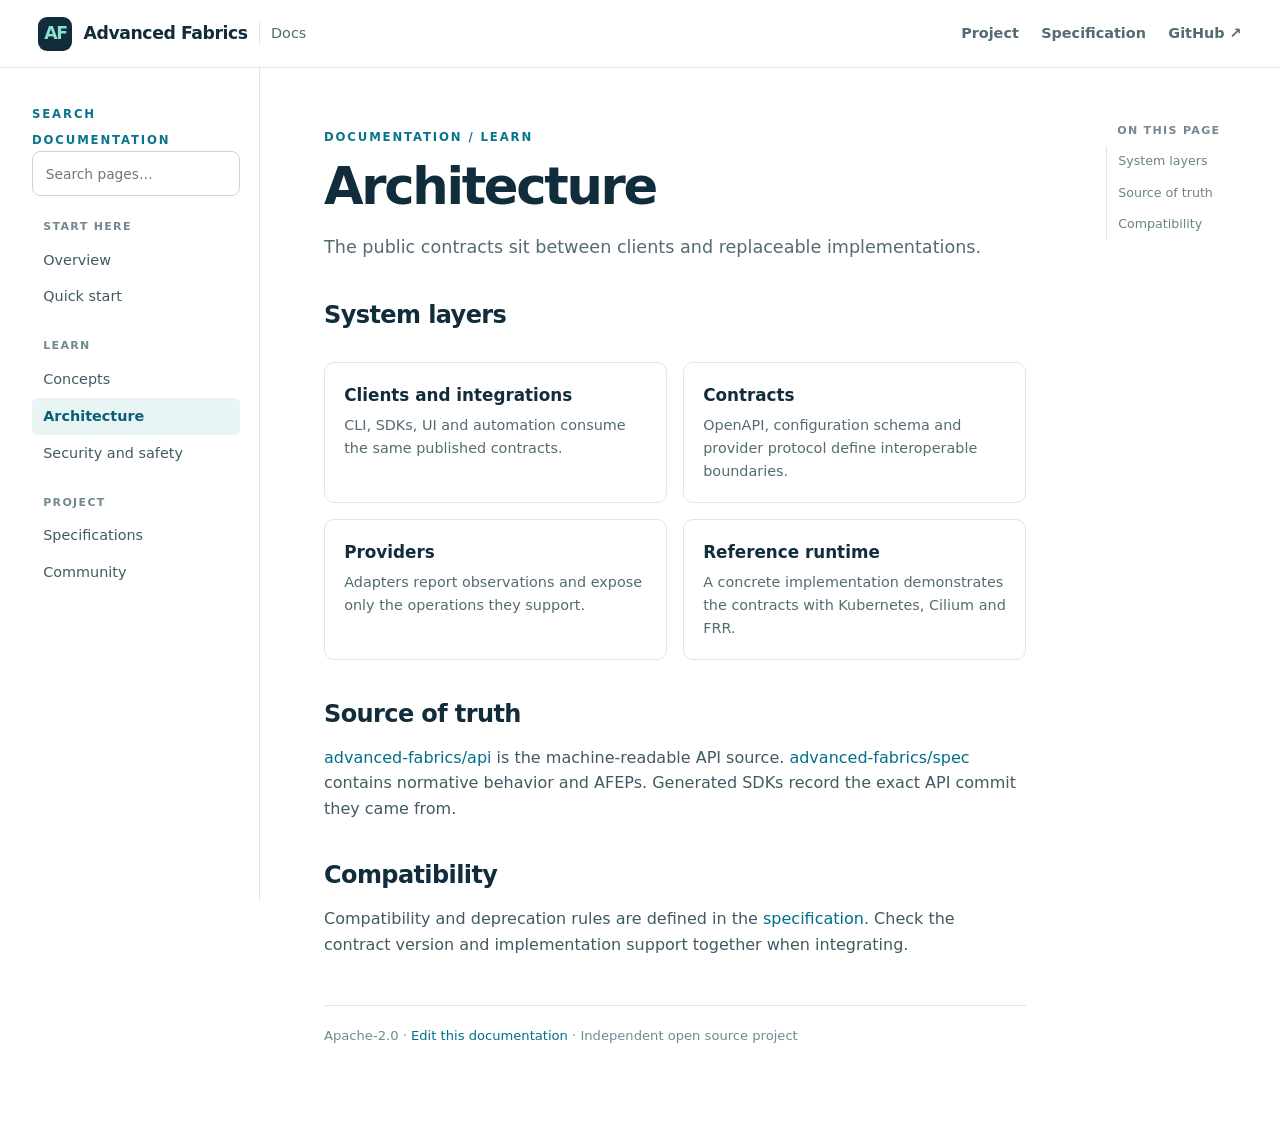
==== architecture/index.html @ 69b3a1c5 "docs: build AdvFab documentation wiki" ====
<!doctype html><html lang="en"><head><meta charset="utf-8"><meta name="viewport" content="width=device-width,initial-scale=1"><meta name="description" content="Contracts and implementations"><link rel="canonical" href="https://docs.advfab.org/architecture/"><title>Architecture | Advanced Fabrics Docs</title><link rel="stylesheet" href="/styles.css"><script src="/site.js" defer></script></head><body><a class="skip" href="#main">Skip to content</a><header class="topbar"><a class="brand" href="/"><span class="brand-mark" aria-hidden="true">AF</span><span>Advanced Fabrics</span><small>Docs</small></a><nav class="topnav" aria-label="Global"><a href="https://advfab.org">Project</a><a href="https://spec.advfab.org">Specification</a><a href="https://github.com/advanced-fabrics">GitHub ↗</a></nav><button class="mobile-menu" id="menu-toggle" aria-controls="sidebar" aria-expanded="false">Menu</button></header><div class="layout"><aside class="sidebar" id="sidebar" aria-label="Documentation"><label for="site-search" class="eyebrow">Search documentation</label><input id="site-search" class="search" type="search" placeholder="Search pages…" autocomplete="off"><div id="search-results" class="search-results" aria-live="polite"></div><h2>Start here</h2><a href="/" class="">Overview</a><a href="/quick-start/" class="">Quick start</a><h2>Learn</h2><a href="/concepts/" class="">Concepts</a><a href="/architecture/" class="active" aria-current="page">Architecture</a><a href="/security/" class="">Security and safety</a><h2>Project</h2><a href="/specifications/" class="">Specifications</a><a href="/community/" class="">Community</a></aside><main id="main"><div class="content"><p class="eyebrow">Documentation / Learn</p><h1>Architecture</h1><p class="lead">The public contracts sit between clients and replaceable implementations.</p><h2 id="layers">System layers</h2><div class="cards"><div class="card"><strong>Clients and integrations</strong><span>CLI, SDKs, UI and automation consume the same published contracts.</span></div><div class="card"><strong>Contracts</strong><span>OpenAPI, configuration schema and provider protocol define interoperable boundaries.</span></div><div class="card"><strong>Providers</strong><span>Adapters report observations and expose only the operations they support.</span></div><div class="card"><strong>Reference runtime</strong><span>A concrete implementation demonstrates the contracts with Kubernetes, Cilium and FRR.</span></div></div><h2 id="source">Source of truth</h2><p><a href="https://github.com/advanced-fabrics/api">advanced-fabrics/api</a> is the machine-readable API source. <a href="https://github.com/advanced-fabrics/spec">advanced-fabrics/spec</a> contains normative behavior and AFEPs. Generated SDKs record the exact API commit they came from.</p><h2 id="compatibility">Compatibility</h2><p>Compatibility and deprecation rules are defined in the <a href="https://github.com/advanced-fabrics/spec/blob/main/compatibility.md">specification</a>. Check the contract version and implementation support together when integrating.</p><footer class="page-footer">Apache-2.0 · <a href="https://github.com/advanced-fabrics/docs">Edit this documentation</a> · Independent open source project</footer></div></main><aside class="toc" aria-label="On this page"><h2>On this page</h2><a href="#layers">System layers</a><a href="#source">Source of truth</a><a href="#compatibility">Compatibility</a></aside></div></body></html>
---- styles.css ----
:root{--ink:#172d35;--muted:#536b72;--blue:#087e9b;--navy:#112c3b;--line:#dbe7e9;--surface:#fff;--wash:#f4f9f9;--mint:#d9f4ec;font:16px/1.6 Inter,ui-sans-serif,system-ui,-apple-system,BlinkMacSystemFont,"Segoe UI",sans-serif;color:var(--ink);background:var(--surface)}*{box-sizing:border-box}html{scroll-behavior:smooth}body{margin:0}a{color:#006f8b;text-decoration:none}a:hover{text-decoration:underline}a:focus-visible,button:focus-visible,input:focus-visible{outline:3px solid #ffb43a;outline-offset:3px}.skip{position:absolute;left:-9999px;top:0;background:#fff;padding:.7rem;z-index:10}.skip:focus{left:1rem}.topbar{height:68px;display:flex;align-items:center;justify-content:space-between;padding:0 clamp(1rem,3vw,3rem);border-bottom:1px solid var(--line);background:#fff;position:sticky;top:0;z-index:5}.brand{display:flex;align-items:center;gap:.7rem;color:var(--navy);font-weight:800;letter-spacing:-.025em;font-size:1.08rem}.brand:hover{text-decoration:none}.brand-mark{display:grid;place-items:center;width:34px;height:34px;background:var(--navy);color:#8be0ce;border-radius:9px;font-weight:900;letter-spacing:-.08em}.brand small{font-weight:500;color:var(--muted);border-left:1px solid var(--line);padding-left:.7rem;letter-spacing:0}.topnav{display:flex;align-items:center;gap:1.4rem;font-size:.9rem;font-weight:600}.topnav a{color:var(--muted)}.topnav a:hover{color:var(--blue)}.layout{display:grid;grid-template-columns:260px minmax(0,1fr) 190px;max-width:1500px;margin:auto;min-height:calc(100vh - 68px)}.sidebar{border-right:1px solid var(--line);padding:2rem 1.2rem 3rem 2rem;position:sticky;top:68px;height:calc(100vh - 68px);overflow:auto}.sidebar h2,.toc h2{text-transform:uppercase;letter-spacing:.12em;color:#718a90;font-size:.69rem;margin:1.5rem .7rem .5rem}.sidebar a{display:block;padding:.43rem .7rem;border-radius:6px;color:#405a62;font-size:.9rem}.sidebar a:hover,.sidebar a.active{background:#e9f5f5;color:#075e76;text-decoration:none}.sidebar a.active{font-weight:700}.search{width:100%;border:1px solid #c6d8da;border-radius:8px;padding:.65rem .8rem;font:inherit;font-size:.86rem;background:#fff}.search-results{margin-top:.4rem}.search-results a{border-bottom:1px solid var(--line)}.search-results small{display:block;color:var(--muted)}main{padding:3rem clamp(1.4rem,5vw,5rem) 5rem;min-width:0}.content{max-width:840px}.eyebrow{text-transform:uppercase;letter-spacing:.16em;color:#08758d;font-weight:800;font-size:.73rem}.hero{background:linear-gradient(125deg,#103142,#155b67 72%,#247e7b);color:#fff;padding:clamp(2rem,5vw,4rem);border-radius:16px;position:relative;overflow:hidden}.hero:after{content:"";position:absolute;width:240px;height:240px;border:1px solid #ffffff45;border-radius:50%;right:-55px;top:-65px;box-shadow:0 0 0 45px #ffffff0c,0 0 0 95px #ffffff09;pointer-events:none}.hero .eyebrow{color:#9de8d5}.hero h1{color:#fff;margin:.5rem 0 1rem}.hero p{max-width:640px;color:#d6eced;font-size:1.1rem}.hero a.button{display:inline-block;background:#a7ead9;color:#123a40;padding:.7rem 1rem;border-radius:7px;font-weight:750;margin-top:.7rem}.hero a.button:hover{text-decoration:none;background:#c7f6e9}h1{font-size:clamp(2.2rem,4vw,3.3rem);line-height:1.13;letter-spacing:-.045em;color:var(--navy);margin:.5rem 0 1rem}h2{font-size:1.5rem;line-height:1.25;letter-spacing:-.025em;margin:2.4rem 0 .8rem;color:var(--navy);scroll-margin-top:90px}h3{font-size:1.06rem;margin:1.5rem 0 .3rem;scroll-margin-top:90px}p,li{color:#405a62}p.lead{font-size:1.1rem;color:#536b72;max-width:730px}ul,ol{padding-left:1.4rem}li{margin:.4rem 0}.cards{display:grid;grid-template-columns:repeat(2,minmax(0,1fr));gap:1rem;margin:2rem 0}.card{border:1px solid var(--line);border-radius:10px;padding:1.2rem;background:#fff;color:inherit;transition:border-color .15s,transform .15s}.card:hover{border-color:#67b7bb;transform:translateY(-2px);text-decoration:none}.card strong{display:block;color:var(--navy);font-size:1.05rem}.card span{display:block;color:var(--muted);font-size:.9rem;margin-top:.3rem}.callout{background:#edf7f5;border-left:4px solid #2aa99b;padding:1rem 1.25rem;border-radius:0 8px 8px 0;margin:1.6rem 0}.callout p{margin:.3rem 0}.warning{background:#fff7e8;border-color:#d59727}.step{display:grid;grid-template-columns:2rem 1fr;gap:.7rem;margin:1rem 0}.step b{display:grid;place-items:center;background:#d8f1ec;color:#126957;border-radius:50%;width:2rem;height:2rem}.step h3{margin:.1rem 0}.step p{margin:.2rem 0}.toc{padding:2rem 1rem;position:sticky;top:68px;height:calc(100vh - 68px);overflow:auto}.toc a{display:block;color:#6b8388;font-size:.79rem;padding:.35rem .7rem;border-left:1px solid var(--line)}.toc a:hover{color:var(--blue);border-color:var(--blue);text-decoration:none}.page-footer{border-top:1px solid var(--line);margin-top:3rem;padding-top:1.2rem;color:#718a90;font-size:.82rem}code{background:#edf3f4;border-radius:4px;padding:.1rem .32rem;font-size:.9em}pre{overflow:auto;background:#102c3a;color:#d7efec;padding:1rem;border-radius:8px}pre code{background:none;padding:0;color:inherit}.badge{display:inline-block;border:1px solid #aacdca;color:#23685f;border-radius:99px;padding:.18rem .55rem;font-size:.72rem;font-weight:700}.mobile-menu{display:none;border:1px solid var(--line);border-radius:6px;background:white;padding:.35rem .6rem}@media(max-width:1100px){.layout{grid-template-columns:240px minmax(0,1fr)}.toc{display:none}}@media(max-width:720px){.topbar{height:60px}.brand small,.topnav{display:none}.mobile-menu{display:block}.layout{display:block}.sidebar{display:none;position:static;height:auto;border-right:0;border-bottom:1px solid var(--line);padding:1rem}.sidebar.open{display:block}main{padding:2rem 1.2rem}.cards{grid-template-columns:1fr}.hero{padding:2rem}.hero:after{opacity:.4}}@media(prefers-reduced-motion:reduce){html{scroll-behavior:auto}.card{transition:none}}
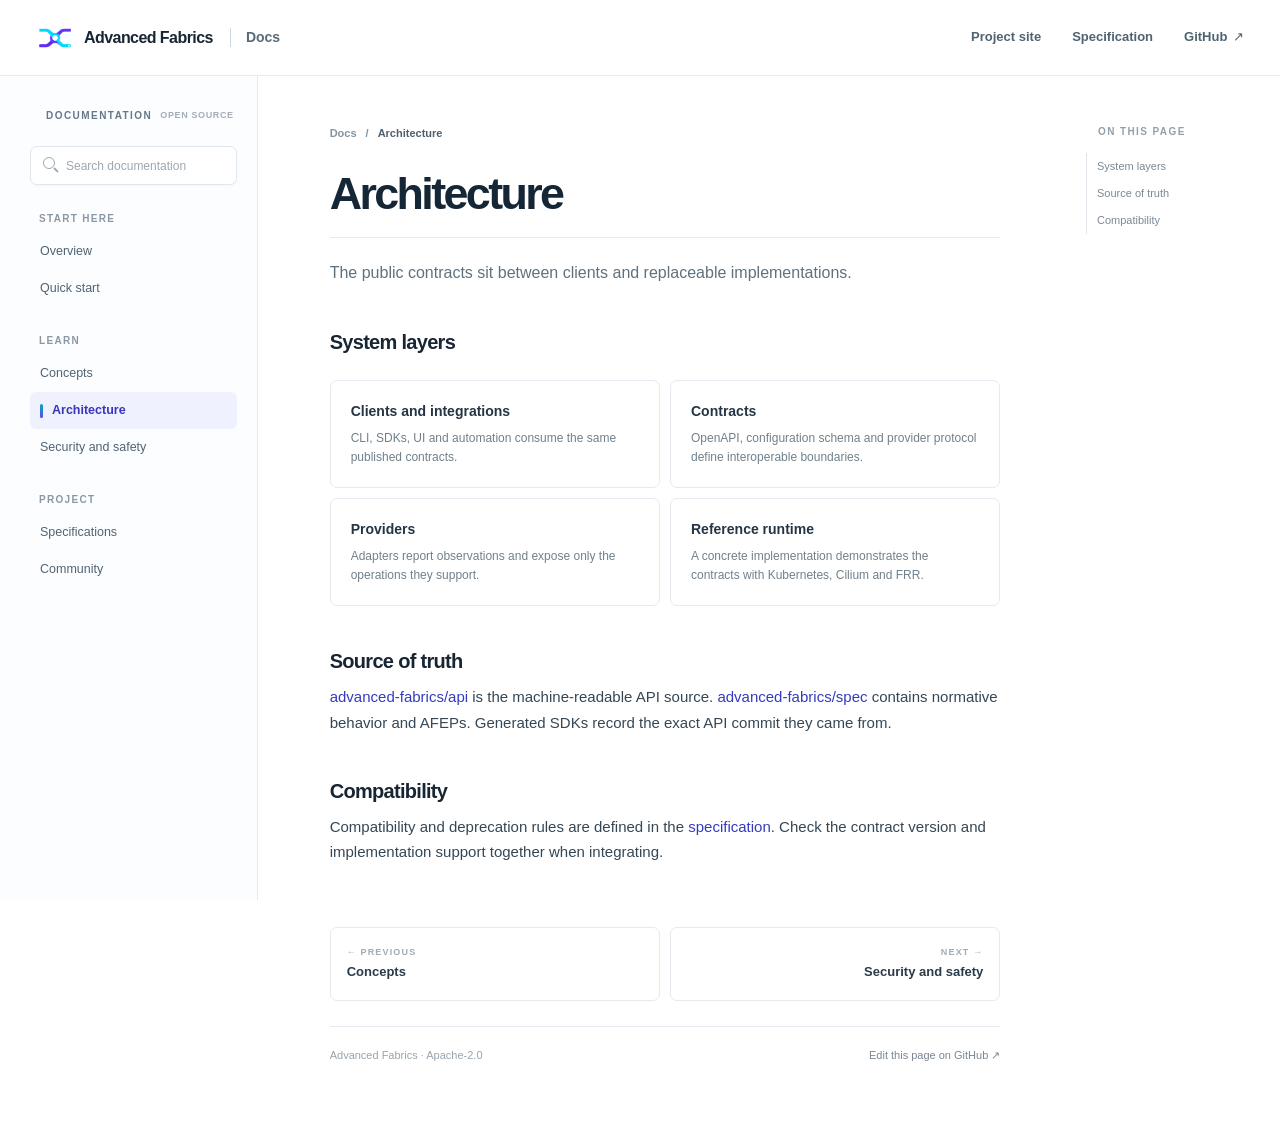
==== commit 0d32a34d: "docs: refine AdvFab wiki visual design" ====
--- a/architecture/index.html
+++ b/architecture/index.html
@@ -1 +1,3 @@
-<!doctype html><html lang="en"><head><meta charset="utf-8"><meta name="viewport" content="width=device-width,initial-scale=1"><meta name="description" content="Contracts and implementations"><link rel="canonical" href="https://docs.advfab.org/architecture/"><title>Architecture | Advanced Fabrics Docs</title><link rel="stylesheet" href="/styles.css"><script src="/site.js" defer></script></head><body><a class="skip" href="#main">Skip to content</a><header class="topbar"><a class="brand" href="/"><span class="brand-mark" aria-hidden="true">AF</span><span>Advanced Fabrics</span><small>Docs</small></a><nav class="topnav" aria-label="Global"><a href="https://advfab.org">Project</a><a href="https://spec.advfab.org">Specification</a><a href="https://github.com/advanced-fabrics">GitHub ↗</a></nav><button class="mobile-menu" id="menu-toggle" aria-controls="sidebar" aria-expanded="false">Menu</button></header><div class="layout"><aside class="sidebar" id="sidebar" aria-label="Documentation"><label for="site-search" class="eyebrow">Search documentation</label><input id="site-search" class="search" type="search" placeholder="Search pages…" autocomplete="off"><div id="search-results" class="search-results" aria-live="polite"></div><h2>Start here</h2><a href="/" class="">Overview</a><a href="/quick-start/" class="">Quick start</a><h2>Learn</h2><a href="/concepts/" class="">Concepts</a><a href="/architecture/" class="active" aria-current="page">Architecture</a><a href="/security/" class="">Security and safety</a><h2>Project</h2><a href="/specifications/" class="">Specifications</a><a href="/community/" class="">Community</a></aside><main id="main"><div class="content"><p class="eyebrow">Documentation / Learn</p><h1>Architecture</h1><p class="lead">The public contracts sit between clients and replaceable implementations.</p><h2 id="layers">System layers</h2><div class="cards"><div class="card"><strong>Clients and integrations</strong><span>CLI, SDKs, UI and automation consume the same published contracts.</span></div><div class="card"><strong>Contracts</strong><span>OpenAPI, configuration schema and provider protocol define interoperable boundaries.</span></div><div class="card"><strong>Providers</strong><span>Adapters report observations and expose only the operations they support.</span></div><div class="card"><strong>Reference runtime</strong><span>A concrete implementation demonstrates the contracts with Kubernetes, Cilium and FRR.</span></div></div><h2 id="source">Source of truth</h2><p><a href="https://github.com/advanced-fabrics/api">advanced-fabrics/api</a> is the machine-readable API source. <a href="https://github.com/advanced-fabrics/spec">advanced-fabrics/spec</a> contains normative behavior and AFEPs. Generated SDKs record the exact API commit they came from.</p><h2 id="compatibility">Compatibility</h2><p>Compatibility and deprecation rules are defined in the <a href="https://github.com/advanced-fabrics/spec/blob/main/compatibility.md">specification</a>. Check the contract version and implementation support together when integrating.</p><footer class="page-footer">Apache-2.0 · <a href="https://github.com/advanced-fabrics/docs">Edit this documentation</a> · Independent open source project</footer></div></main><aside class="toc" aria-label="On this page"><h2>On this page</h2><a href="#layers">System layers</a><a href="#source">Source of truth</a><a href="#compatibility">Compatibility</a></aside></div></body></html>+<!DOCTYPE html>
+
+<html lang="en"><head><meta charset="utf-8"/><meta content="width=device-width,initial-scale=1" name="viewport"/><meta content="Contracts and implementations" name="description"/><link href="https://docs.advfab.org/architecture/" rel="canonical"/><title>Architecture | Advanced Fabrics Docs</title><link href="/styles.css" rel="stylesheet"/><script defer="" src="/site.js"></script><link href="/assets/advfab-mark.png" rel="icon" type="image/png"/><meta content="#ffffff" name="theme-color"/><meta content="website" property="og:type"/><meta content="Architecture | Advanced Fabrics Docs" property="og:title"/><meta content="Contracts and implementations" property="og:description"/><meta content="https://docs.advfab.org/architecture/" property="og:url"/><meta content="https://docs.advfab.org/assets/advfab-mark.png" property="og:image"/></head><body><a class="skip" href="#main">Skip to content</a><header class="topbar"><div class="topbar-inner"><a aria-label="Advanced Fabrics documentation home" class="brand" href="/"><img alt="" height="38" src="/assets/advfab-mark.png" width="38"/><span class="brand-name">Advanced Fabrics</span><span aria-hidden="true" class="brand-divider"></span><span class="brand-section">Docs</span></a><nav aria-label="Global" class="topnav"><a href="https://advfab.org">Project site</a><a href="https://spec.advfab.org">Specification</a><a href="https://github.com/advanced-fabrics">GitHub <span aria-hidden="true">↗</span></a></nav><button aria-controls="sidebar" aria-expanded="false" aria-label="Open documentation menu" class="mobile-menu" id="menu-toggle"><span></span><span></span><span></span></button></div></header><div class="layout"><aside aria-label="Documentation" class="sidebar" id="sidebar"><div class="sidebar-label"><span class="sidebar-rule"></span>DOCUMENTATION <span class="sidebar-version">OPEN SOURCE</span></div><label class="eyebrow" for="site-search">Find a page</label><div class="search-wrap"><span aria-hidden="true" class="search-glyph"></span><input aria-keyshortcuts="/" autocomplete="off" class="search" id="site-search" placeholder="Search documentation" type="search"/></div><div aria-live="polite" class="search-results" id="search-results"></div><h2 class="nav-heading">Start here</h2><a class="" href="/">Overview</a><a class="" href="/quick-start/">Quick start</a><h2 class="nav-heading">Learn</h2><a class="" href="/concepts/">Concepts</a><a aria-current="page" class="active" href="/architecture/">Architecture</a><a class="" href="/security/">Security and safety</a><h2 class="nav-heading">Project</h2><a class="" href="/specifications/">Specifications</a><a class="" href="/community/">Community</a></aside><main id="main"><div class="content"><nav aria-label="Breadcrumb" class="breadcrumb"><a href="/">Docs</a><span aria-hidden="true">/</span><span>Architecture</span></nav><div class="page-heading"><h1>Architecture</h1><div aria-hidden="true" class="title-rule"></div></div><p class="lead page-lead">The public contracts sit between clients and replaceable implementations.</p><h2 id="layers">System layers</h2><div class="cards"><div class="card"><strong>Clients and integrations</strong><span>CLI, SDKs, UI and automation consume the same published contracts.</span></div><div class="card"><strong>Contracts</strong><span>OpenAPI, configuration schema and provider protocol define interoperable boundaries.</span></div><div class="card"><strong>Providers</strong><span>Adapters report observations and expose only the operations they support.</span></div><div class="card"><strong>Reference runtime</strong><span>A concrete implementation demonstrates the contracts with Kubernetes, Cilium and FRR.</span></div></div><h2 id="source">Source of truth</h2><p><a href="https://github.com/advanced-fabrics/api">advanced-fabrics/api</a> is the machine-readable API source. <a href="https://github.com/advanced-fabrics/spec">advanced-fabrics/spec</a> contains normative behavior and AFEPs. Generated SDKs record the exact API commit they came from.</p><h2 id="compatibility">Compatibility</h2><p>Compatibility and deprecation rules are defined in the <a href="https://github.com/advanced-fabrics/spec/blob/main/compatibility.md">specification</a>. Check the contract version and implementation support together when integrating.</p><nav aria-label="Documentation pages" class="pagination"><a class="pagination-link previous" href="/concepts/"><small>← PREVIOUS</small><strong>Concepts</strong></a><a class="pagination-link next" href="/security/"><small>NEXT →</small><strong>Security and safety</strong></a></nav><footer class="page-footer"><span>Advanced Fabrics · Apache-2.0</span><a href="https://github.com/advanced-fabrics/docs/blob/main/architecture/index.html">Edit this page on GitHub <span aria-hidden="true">↗</span></a></footer></div></main><aside aria-label="On this page" class="toc"><h2 class="toc-heading">On this page</h2><a href="#layers">System layers</a><a href="#source">Source of truth</a><a href="#compatibility">Compatibility</a></aside></div></body></html>
--- a/styles.css
+++ b/styles.css
@@ -1 +1,170 @@
-:root{--ink:#172d35;--muted:#536b72;--blue:#087e9b;--navy:#112c3b;--line:#dbe7e9;--surface:#fff;--wash:#f4f9f9;--mint:#d9f4ec;font:16px/1.6 Inter,ui-sans-serif,system-ui,-apple-system,BlinkMacSystemFont,"Segoe UI",sans-serif;color:var(--ink);background:var(--surface)}*{box-sizing:border-box}html{scroll-behavior:smooth}body{margin:0}a{color:#006f8b;text-decoration:none}a:hover{text-decoration:underline}a:focus-visible,button:focus-visible,input:focus-visible{outline:3px solid #ffb43a;outline-offset:3px}.skip{position:absolute;left:-9999px;top:0;background:#fff;padding:.7rem;z-index:10}.skip:focus{left:1rem}.topbar{height:68px;display:flex;align-items:center;justify-content:space-between;padding:0 clamp(1rem,3vw,3rem);border-bottom:1px solid var(--line);background:#fff;position:sticky;top:0;z-index:5}.brand{display:flex;align-items:center;gap:.7rem;color:var(--navy);font-weight:800;letter-spacing:-.025em;font-size:1.08rem}.brand:hover{text-decoration:none}.brand-mark{display:grid;place-items:center;width:34px;height:34px;background:var(--navy);color:#8be0ce;border-radius:9px;font-weight:900;letter-spacing:-.08em}.brand small{font-weight:500;color:var(--muted);border-left:1px solid var(--line);padding-left:.7rem;letter-spacing:0}.topnav{display:flex;align-items:center;gap:1.4rem;font-size:.9rem;font-weight:600}.topnav a{color:var(--muted)}.topnav a:hover{color:var(--blue)}.layout{display:grid;grid-template-columns:260px minmax(0,1fr) 190px;max-width:1500px;margin:auto;min-height:calc(100vh - 68px)}.sidebar{border-right:1px solid var(--line);padding:2rem 1.2rem 3rem 2rem;position:sticky;top:68px;height:calc(100vh - 68px);overflow:auto}.sidebar h2,.toc h2{text-transform:uppercase;letter-spacing:.12em;color:#718a90;font-size:.69rem;margin:1.5rem .7rem .5rem}.sidebar a{display:block;padding:.43rem .7rem;border-radius:6px;color:#405a62;font-size:.9rem}.sidebar a:hover,.sidebar a.active{background:#e9f5f5;color:#075e76;text-decoration:none}.sidebar a.active{font-weight:700}.search{width:100%;border:1px solid #c6d8da;border-radius:8px;padding:.65rem .8rem;font:inherit;font-size:.86rem;background:#fff}.search-results{margin-top:.4rem}.search-results a{border-bottom:1px solid var(--line)}.search-results small{display:block;color:var(--muted)}main{padding:3rem clamp(1.4rem,5vw,5rem) 5rem;min-width:0}.content{max-width:840px}.eyebrow{text-transform:uppercase;letter-spacing:.16em;color:#08758d;font-weight:800;font-size:.73rem}.hero{background:linear-gradient(125deg,#103142,#155b67 72%,#247e7b);color:#fff;padding:clamp(2rem,5vw,4rem);border-radius:16px;position:relative;overflow:hidden}.hero:after{content:"";position:absolute;width:240px;height:240px;border:1px solid #ffffff45;border-radius:50%;right:-55px;top:-65px;box-shadow:0 0 0 45px #ffffff0c,0 0 0 95px #ffffff09;pointer-events:none}.hero .eyebrow{color:#9de8d5}.hero h1{color:#fff;margin:.5rem 0 1rem}.hero p{max-width:640px;color:#d6eced;font-size:1.1rem}.hero a.button{display:inline-block;background:#a7ead9;color:#123a40;padding:.7rem 1rem;border-radius:7px;font-weight:750;margin-top:.7rem}.hero a.button:hover{text-decoration:none;background:#c7f6e9}h1{font-size:clamp(2.2rem,4vw,3.3rem);line-height:1.13;letter-spacing:-.045em;color:var(--navy);margin:.5rem 0 1rem}h2{font-size:1.5rem;line-height:1.25;letter-spacing:-.025em;margin:2.4rem 0 .8rem;color:var(--navy);scroll-margin-top:90px}h3{font-size:1.06rem;margin:1.5rem 0 .3rem;scroll-margin-top:90px}p,li{color:#405a62}p.lead{font-size:1.1rem;color:#536b72;max-width:730px}ul,ol{padding-left:1.4rem}li{margin:.4rem 0}.cards{display:grid;grid-template-columns:repeat(2,minmax(0,1fr));gap:1rem;margin:2rem 0}.card{border:1px solid var(--line);border-radius:10px;padding:1.2rem;background:#fff;color:inherit;transition:border-color .15s,transform .15s}.card:hover{border-color:#67b7bb;transform:translateY(-2px);text-decoration:none}.card strong{display:block;color:var(--navy);font-size:1.05rem}.card span{display:block;color:var(--muted);font-size:.9rem;margin-top:.3rem}.callout{background:#edf7f5;border-left:4px solid #2aa99b;padding:1rem 1.25rem;border-radius:0 8px 8px 0;margin:1.6rem 0}.callout p{margin:.3rem 0}.warning{background:#fff7e8;border-color:#d59727}.step{display:grid;grid-template-columns:2rem 1fr;gap:.7rem;margin:1rem 0}.step b{display:grid;place-items:center;background:#d8f1ec;color:#126957;border-radius:50%;width:2rem;height:2rem}.step h3{margin:.1rem 0}.step p{margin:.2rem 0}.toc{padding:2rem 1rem;position:sticky;top:68px;height:calc(100vh - 68px);overflow:auto}.toc a{display:block;color:#6b8388;font-size:.79rem;padding:.35rem .7rem;border-left:1px solid var(--line)}.toc a:hover{color:var(--blue);border-color:var(--blue);text-decoration:none}.page-footer{border-top:1px solid var(--line);margin-top:3rem;padding-top:1.2rem;color:#718a90;font-size:.82rem}code{background:#edf3f4;border-radius:4px;padding:.1rem .32rem;font-size:.9em}pre{overflow:auto;background:#102c3a;color:#d7efec;padding:1rem;border-radius:8px}pre code{background:none;padding:0;color:inherit}.badge{display:inline-block;border:1px solid #aacdca;color:#23685f;border-radius:99px;padding:.18rem .55rem;font-size:.72rem;font-weight:700}.mobile-menu{display:none;border:1px solid var(--line);border-radius:6px;background:white;padding:.35rem .6rem}@media(max-width:1100px){.layout{grid-template-columns:240px minmax(0,1fr)}.toc{display:none}}@media(max-width:720px){.topbar{height:60px}.brand small,.topnav{display:none}.mobile-menu{display:block}.layout{display:block}.sidebar{display:none;position:static;height:auto;border-right:0;border-bottom:1px solid var(--line);padding:1rem}.sidebar.open{display:block}main{padding:2rem 1.2rem}.cards{grid-template-columns:1fr}.hero{padding:2rem}.hero:after{opacity:.4}}@media(prefers-reduced-motion:reduce){html{scroll-behavior:auto}.card{transition:none}}
+:root {
+  color-scheme: light;
+  --ink: #182532;
+  --text: #354755;
+  --muted: #70808d;
+  --line: #e5eaf0;
+  --soft: #f8fafc;
+  --cyan: #03a8bd;
+  --violet: #5c4be8;
+  --accent: #343cbd;
+  font: 15px/1.72 -apple-system, BlinkMacSystemFont, "Segoe UI", Inter, Helvetica, Arial, sans-serif;
+  font-synthesis: none;
+  -webkit-font-smoothing: antialiased;
+  color: var(--ink);
+  background: #fff;
+}
+* { box-sizing: border-box; }
+html { scroll-behavior: smooth; }
+body { margin: 0; }
+a { color: var(--accent); text-decoration: none; }
+a:hover { color: #201c9f; }
+button, input { font: inherit; }
+a:focus-visible, button:focus-visible, input:focus-visible { outline: 2px solid var(--cyan); outline-offset: 3px; }
+.skip { position: absolute; top: -100px; left: 18px; z-index: 20; background: #fff; padding: 9px 13px; border: 1px solid var(--line); border-radius: 7px; }
+.skip:focus { top: 12px; }
+
+/* A restrained project bar, shared by every article. */
+.topbar { height: 76px; background: #fff; border-bottom: 1px solid var(--line); position: sticky; top: 0; z-index: 10; }
+.topbar-inner { width: 100%; max-width: 1600px; height: 100%; margin: auto; display: flex; align-items: center; justify-content: space-between; padding: 0 36px; }
+.brand { display: inline-flex; align-items: center; gap: 10px; min-width: 0; color: var(--ink); white-space: nowrap; }
+.brand:hover { color: var(--ink); }
+.brand img { width: 38px; height: 38px; object-fit: contain; }
+.brand-name { font-size: 16px; font-weight: 750; letter-spacing: -.035em; }
+.brand-divider { width: 1px; height: 19px; background: #cdd7df; margin: 0 5px 0 7px; }
+.brand-section { font-size: 14px; color: #596b78; font-weight: 550; }
+.topnav { display: flex; gap: 31px; align-items: center; font-size: 13px; font-weight: 550; }
+.topnav a { color: #506371; transition: color .15s; }
+.topnav a:hover { color: var(--violet); }
+.topnav span { font-size: 13px; padding-left: 2px; }
+.mobile-menu { display: none; }
+
+.layout { display: grid; grid-template-columns: 258px minmax(0,1fr) 208px; max-width: 1600px; min-height: calc(100vh - 76px); margin: auto; }
+.sidebar { align-self: stretch; position: sticky; top: 76px; height: calc(100vh - 76px); overflow-y: auto; border-right: 1px solid var(--line); padding: 31px 20px 44px 30px; background: #fcfdff; scrollbar-width: thin; }
+.sidebar-label { display: flex; align-items: center; gap: 8px; margin: 0 8px 22px; color: #667789; font-size: 10px; font-weight: 800; letter-spacing: .145em; white-space: nowrap; }
+.sidebar-rule { width: 15px; height: 2px; background: linear-gradient(90deg,var(--cyan),var(--violet)); }
+.sidebar-version { margin-left: auto; color: #a4adb8; font-size: 9px; letter-spacing: .07em; }
+.sidebar label { display: none; }
+.search-wrap { position: relative; }
+.search { width: 100%; height: 39px; border: 1px solid #e1e7ed; background: #fff; border-radius: 7px; padding: 0 13px 0 35px; color: var(--ink); font-size: 12px; box-shadow: 0 1px 2px #18253208; }
+.search::placeholder { color: #9ca8b1; }
+.search:focus { outline: 2px solid #c7f4f5; border-color: var(--cyan); }
+.search-glyph { position: absolute; left: 13px; top: 11px; width: 12px; height: 12px; border: 1.8px solid #9aaab5; border-radius: 50%; pointer-events: none; }
+.search-glyph:after { content: ""; position: absolute; width: 6px; height: 1.8px; right: -5px; bottom: -3px; background: #9aaab5; transform: rotate(45deg); border-radius: 1px; }
+.search-results { margin: 5px 0; }
+.search-results a { display: block; padding: 8px 10px; border-radius: 6px; font-size: 12px; font-weight: 650; }
+.search-results a small { display: block; font-size: 11px; font-weight: 400; color: var(--muted); }
+.search-results p { padding: 3px 10px; font-size: 12px; color: var(--muted); }
+.sidebar .nav-heading { margin: 27px 9px 8px; color: #8b98a4; font-size: 10px; font-weight: 750; text-transform: uppercase; letter-spacing: .13em; }
+.sidebar a:not(.brand) { display: flex; align-items: center; min-height: 37px; padding: 7px 10px; border-radius: 6px; color: #526371; font-size: 12.5px; font-weight: 510; }
+.sidebar a:not(.brand):hover { background: #f0f4f8; color: var(--ink); }
+.sidebar a.active { background: #f0f1ff !important; color: #3b35bb !important; font-weight: 700 !important; }
+.sidebar a.active:before { content: ""; width: 3px; height: 14px; margin-right: 9px; border-radius: 2px; background: linear-gradient(var(--cyan),var(--violet)); }
+
+main { min-width: 0; padding: 48px clamp(26px,5.6vw,100px) 70px; }
+.content { width: 100%; max-width: 900px; margin: 0 auto; }
+.breadcrumb { display: flex; align-items: center; gap: 9px; margin: 0 0 25px; color: #8493a0; font-size: 11px; font-weight: 600; }
+.breadcrumb a { color: #8493a0; }
+.breadcrumb a:hover { color: var(--violet); }
+.breadcrumb span:last-child { color: #4f606f; }
+.page-heading { border-bottom: 1px solid var(--line); padding-bottom: 17px; margin-bottom: 21px; }
+.page-heading h1 { margin: 0; }
+.title-rule { display: none; }
+h1 { margin: 0 0 18px; font-size: clamp(33px,3.5vw,47px); line-height: 1.16; font-weight: 760; letter-spacing: -.058em; color: #152736; }
+h2 { margin: 42px 0 10px; font-size: 20px; line-height: 1.3; font-weight: 730; letter-spacing: -.035em; scroll-margin-top: 105px; }
+h3 { margin: 25px 0 4px; font-size: 15px; font-weight: 690; scroll-margin-top: 105px; }
+p, li { color: var(--text); }
+p { margin: 10px 0 18px; }
+p.lead { font-size: 16px; line-height: 1.76; color: #60717e; max-width: 760px; }
+.page-lead { margin-bottom: 31px; }
+ul, ol { padding-left: 22px; margin: 12px 0 24px; }
+li { padding-left: 3px; margin: 8px 0; }
+li::marker { color: #8d91dd; }
+strong { font-weight: 720; }
+code { border: 1px solid #e8eaf1; background: #f6f7fa; border-radius: 4px; padding: 1px 5px; color: #5e48b7; font: .87em/1.5 ui-monospace,SFMono-Regular,Menlo,Consolas,monospace; }
+pre { overflow: auto; padding: 17px 20px; border-radius: 7px; background: #182633; color: #e9f2fa; }
+pre code { color: inherit; border: 0; background: none; padding: 0; }
+
+/* Home introduction uses topology as editorial line art, not a UI mock-up. */
+.hero { display: grid; grid-template-columns: minmax(0,1.2fr) minmax(240px,.8fr); align-items: center; gap: 18px; min-height: 390px; padding: 7px 0 44px; border-bottom: 1px solid var(--line); }
+.hero-kicker { display: flex; align-items: center; gap: 9px; margin: 0 0 23px; color: #6b7186; font-size: 10px; font-weight: 800; letter-spacing: .145em; }
+.kicker-line { width: 22px; height: 2px; background: linear-gradient(90deg,var(--cyan),var(--violet)); }
+.kicker-dot { color: #adb5bf; }
+.hero h1 { max-width: 650px; font-size: clamp(42px,4.25vw,62px); line-height: 1.06; letter-spacing: -.068em; }
+.hero h1 em { font-style: normal; background: linear-gradient(90deg,#049fbb,#5f4be5); background-clip: text; -webkit-background-clip: text; color: transparent; }
+.hero p { max-width: 565px; margin-top: 22px; color: #536777; font-size: 15px; line-height: 1.78; }
+.hero-actions { display: flex; align-items: center; flex-wrap: wrap; gap: 24px; margin-top: 28px; }
+.button.primary { display: inline-flex; gap: 23px; align-items: center; padding: 11px 17px; background: #1b2734; border-radius: 6px; color: white; font-size: 12px; font-weight: 680; box-shadow: 0 4px 9px #192d4118; }
+.button.primary:hover { background: #3532a6; color: white; }
+.text-link { font-size: 12px; font-weight: 700; color: #49566c; }
+.text-link span { margin-left: 6px; }
+.network-art { align-self: stretch; position: relative; display: flex; justify-content: center; align-items: center; min-width: 0; }
+.network-art svg { display: block; width: min(100%,420px); height: auto; opacity: .95; }
+.art-caption { position: absolute; right: 10px; bottom: 2px; color: #a1acb6; font-size: 9px; letter-spacing: .16em; font-weight: 700; white-space: nowrap; }
+.callout { margin: 25px 0; padding: 18px 20px; background: #f7fafc; border: 1px solid #e5edf2; border-left: 3px solid #77ced5; border-radius: 5px; }
+.callout strong { color: #304758; font-size: 12px; }
+.callout p { margin: 4px 0 0; color: #60717e; font-size: 13px; line-height: 1.7; }
+.callout.warning { background: #fffaf2; border-color: #eee5d3; border-left-color: #c99b58; }
+.explore-cards { display: grid; grid-template-columns: repeat(2,minmax(0,1fr)); gap: 10px; margin: 22px 0 35px; }
+.card { position: relative; display: block; padding: 18px 20px; border: 1px solid var(--line); border-radius: 7px; background: #fff; color: var(--ink); min-height: 112px; transition: border-color .15s,box-shadow .15s,transform .15s; }
+.card:hover { color: var(--ink); border-color: #b8c5f2; box-shadow: 0 7px 22px #26397e0d; transform: translateY(-2px); }
+.card strong { display: block; color: #253544; font-size: 14px; }
+.card span:not(.card-index) { display: block; margin-top: 6px; color: #71808b; font-size: 12px; line-height: 1.55; }
+.card-index { display: inline-block; margin-bottom: 11px; color: #9491d8; font: 700 10px/1 ui-monospace,SFMono-Regular,Menlo,monospace; letter-spacing: .06em; }
+.explore-cards .card:after { content: "↗"; position: absolute; top: 15px; right: 18px; color: #9ca6b7; font-size: 15px; }
+.step { display: grid; grid-template-columns: 28px 1fr; gap: 16px; padding: 11px 0 15px; border-bottom: 1px solid var(--line); }
+.step b { display: grid; place-items: center; width: 25px; height: 25px; border: 1px solid #c6d4e2; border-radius: 50%; color: #5862aa; font-size: 11px; line-height: 1; }
+.step h3 { margin: 1px 0 6px; }
+.step p { margin: 0; font-size: 13px; }
+.cards:not(.explore-cards) { display: grid; grid-template-columns: repeat(2,minmax(0,1fr)); gap: 10px; margin: 25px 0; }
+.cards:not(.explore-cards) .card { min-height: 108px; }
+
+.toc { position: sticky; top: 76px; align-self: start; height: calc(100vh - 76px); overflow-y: auto; padding: 49px 24px 30px 14px; }
+.toc-heading { margin: 0 0 15px 12px; color: #93a0aa; font-size: 10px; font-weight: 800; text-transform: uppercase; letter-spacing: .14em; }
+.toc a { display: block; padding: 6px 10px; border-left: 1px solid #dfe5ea; color: #7b8894; font-size: 11px; line-height: 1.35; }
+.toc a:hover { color: #4037bb; border-left-color: #554dec; }
+.pagination { display: grid; grid-template-columns: repeat(2,minmax(0,1fr)); gap: 10px; margin: 62px 0 25px; }
+.pagination-link { display: flex; flex-direction: column; justify-content: center; min-height: 74px; padding: 13px 16px; border: 1px solid var(--line); border-radius: 7px; color: #2c3b49; }
+.pagination-link:hover { border-color: #b9c3ed; color: #3b31bd; }
+.pagination-link small { color: #a1abb5; font-size: 9px; font-weight: 800; letter-spacing: .13em; }
+.pagination-link strong { font-size: 13px; font-weight: 700; }
+.pagination-link.next { grid-column: 2; text-align: right; }
+.page-footer { display: flex; justify-content: space-between; flex-wrap: wrap; gap: 12px; padding-top: 19px; border-top: 1px solid var(--line); color: #98a4ae; font-size: 11px; }
+.page-footer a { color: #798693; }
+.page-footer a:hover { color: var(--violet); }
+
+@media (max-width: 1220px) {
+  .layout { grid-template-columns: 244px minmax(0,1fr); }
+  .toc { display: none; }
+  main { padding-left: clamp(26px,5vw,68px); padding-right: clamp(26px,5vw,68px); }
+}
+@media (max-width: 760px) {
+  .topbar { height: 64px; }
+  .topbar-inner { padding: 0 18px; }
+  .brand img { width: 33px; height: 33px; }
+  .brand-name { font-size: 14px; }
+  .brand-section { font-size: 12px; }
+  .topnav { display: none; }
+  .mobile-menu { display: flex; flex-direction: column; align-items: center; justify-content: center; gap: 4px; width: 35px; height: 35px; border: 1px solid var(--line); background: white; border-radius: 6px; }
+  .mobile-menu span { width: 14px; height: 1.5px; background: #556674; }
+  .layout { display: block; }
+  .sidebar { display: none; position: static; height: auto; padding: 21px 19px; border-right: 0; border-bottom: 1px solid var(--line); }
+  .sidebar.open { display: block; }
+  main { padding: 31px 22px 56px; }
+  .breadcrumb { margin-bottom: 22px; }
+  .hero { display: block; min-height: 0; padding-bottom: 30px; }
+  .hero h1 { font-size: clamp(39px,9vw,59px); }
+  .hero p { font-size: 14px; }
+  .network-art { display: none; }
+  .explore-cards,.cards:not(.explore-cards) { grid-template-columns: 1fr; }
+  .pagination { margin-top: 45px; }
+}
+@media (max-width: 400px) {
+  .brand-divider,.brand-section { display: none; }
+  .pagination { display: block; }
+  .pagination-link { margin-bottom: 9px; }
+}
+@media (prefers-reduced-motion: reduce) {
+  html { scroll-behavior: auto; }
+  .card { transition: none; }
+}
